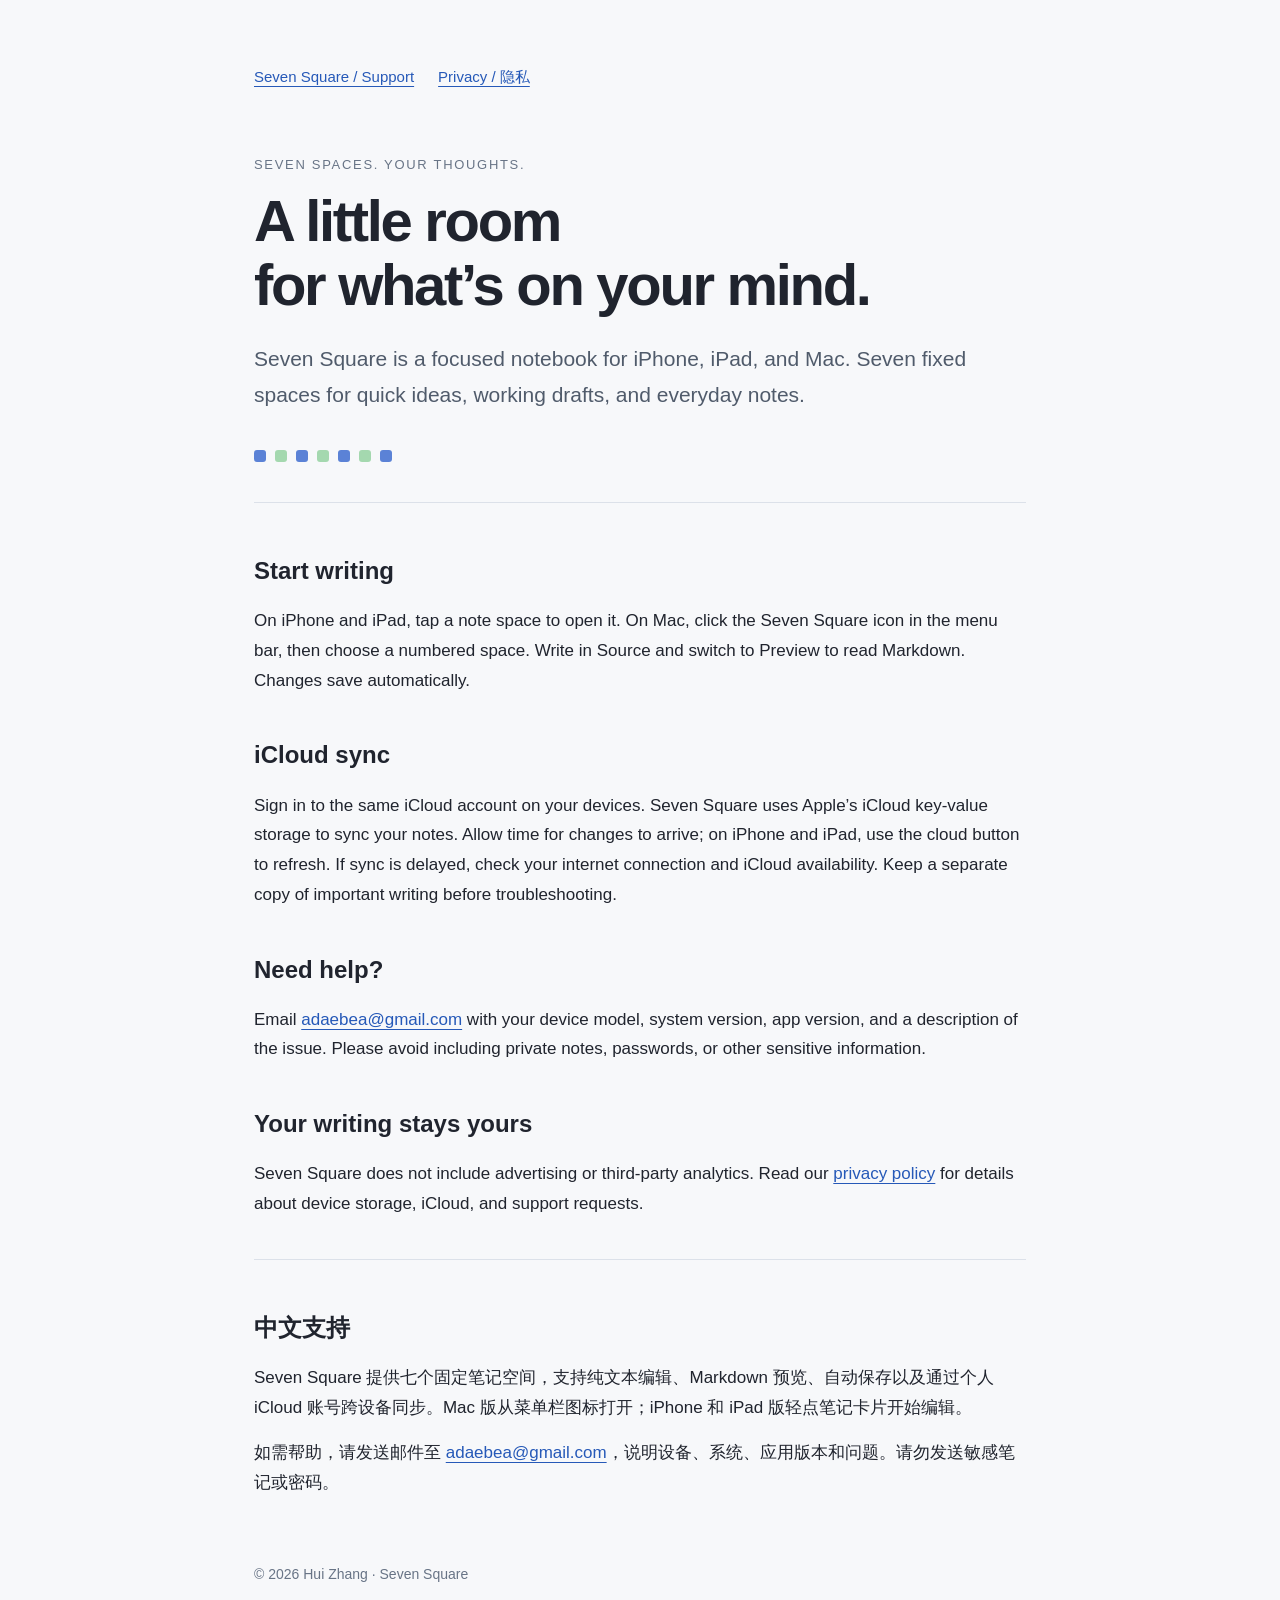
==== index.html @ 97c8c84b "Publish Seven Square support and privacy pages" ====
<!doctype html><html lang="en"><head><meta charset="utf-8"><meta name="viewport" content="width=device-width,initial-scale=1"><meta name="description" content="Support and privacy information for Seven Square, a simple notebook for iPhone, iPad, and Mac."><title>Seven Square — Support</title><link rel="stylesheet" href="style.css"></head><body><main><nav aria-label="Main navigation"><a href="index.html">Seven Square / Support</a><a href="privacy.html">Privacy / 隐私</a></nav><div class="eyebrow">Seven spaces. Your thoughts.</div><h1>A little room<br>for what’s on your mind.</h1><p class="lead">Seven Square is a focused notebook for iPhone, iPad, and Mac. Seven fixed spaces for quick ideas, working drafts, and everyday notes.</p><div class="slots" aria-hidden="true"><span></span><span></span><span></span><span></span><span></span><span></span><span></span></div><section><h2>Start writing</h2><p>On iPhone and iPad, tap a note space to open it. On Mac, click the Seven Square icon in the menu bar, then choose a numbered space. Write in Source and switch to Preview to read Markdown. Changes save automatically.</p><h2>iCloud sync</h2><p>Sign in to the same iCloud account on your devices. Seven Square uses Apple’s iCloud key-value storage to sync your notes. Allow time for changes to arrive; on iPhone and iPad, use the cloud button to refresh. If sync is delayed, check your internet connection and iCloud availability. Keep a separate copy of important writing before troubleshooting.</p><h2>Need help?</h2><p>Email <a href="mailto:adaebea@gmail.com">adaebea@gmail.com</a> with your device model, system version, app version, and a description of the issue. Please avoid including private notes, passwords, or other sensitive information.</p><h2>Your writing stays yours</h2><p>Seven Square does not include advertising or third-party analytics. Read our <a href="privacy.html">privacy policy</a> for details about device storage, iCloud, and support requests.</p></section><section lang="zh-CN"><h2>中文支持</h2><p>Seven Square 提供七个固定笔记空间，支持纯文本编辑、Markdown 预览、自动保存以及通过个人 iCloud 账号跨设备同步。Mac 版从菜单栏图标打开；iPhone 和 iPad 版轻点笔记卡片开始编辑。</p><p>如需帮助，请发送邮件至 <a href="mailto:adaebea@gmail.com">adaebea@gmail.com</a>，说明设备、系统、应用版本和问题。请勿发送敏感笔记或密码。</p></section><footer>© 2026 Hui Zhang · Seven Square</footer></main></body></html>
---- style.css ----
*{box-sizing:border-box}body{margin:0;background:#f7f8fa;color:#20242e;font:17px/1.75 -apple-system,BlinkMacSystemFont,"Segoe UI",sans-serif}main{max-width:820px;margin:auto;padding:64px 24px 80px}nav{display:flex;gap:24px;flex-wrap:wrap;margin-bottom:64px;font-size:15px}a{color:#2659b8;text-underline-offset:4px}h1{font-size:clamp(36px,7vw,58px);letter-spacing:-.04em;line-height:1.1;margin:12px 0 24px}h2{font-size:24px;line-height:1.3;margin-top:44px}p{margin:16px 0}.eyebrow{font-size:13px;letter-spacing:.13em;text-transform:uppercase;color:#687486}.lead{font-size:21px;color:#505b6b}section{border-top:1px solid #dce1e9;margin-top:40px;padding-top:8px}footer{margin-top:64px;font-size:14px;color:#687486}.slots{display:flex;gap:9px;margin:36px 0}.slots span{height:12px;width:12px;border-radius:3px;background:#5b82d6}.slots span:nth-child(even){background:#a4d8af}li{margin:10px 0}
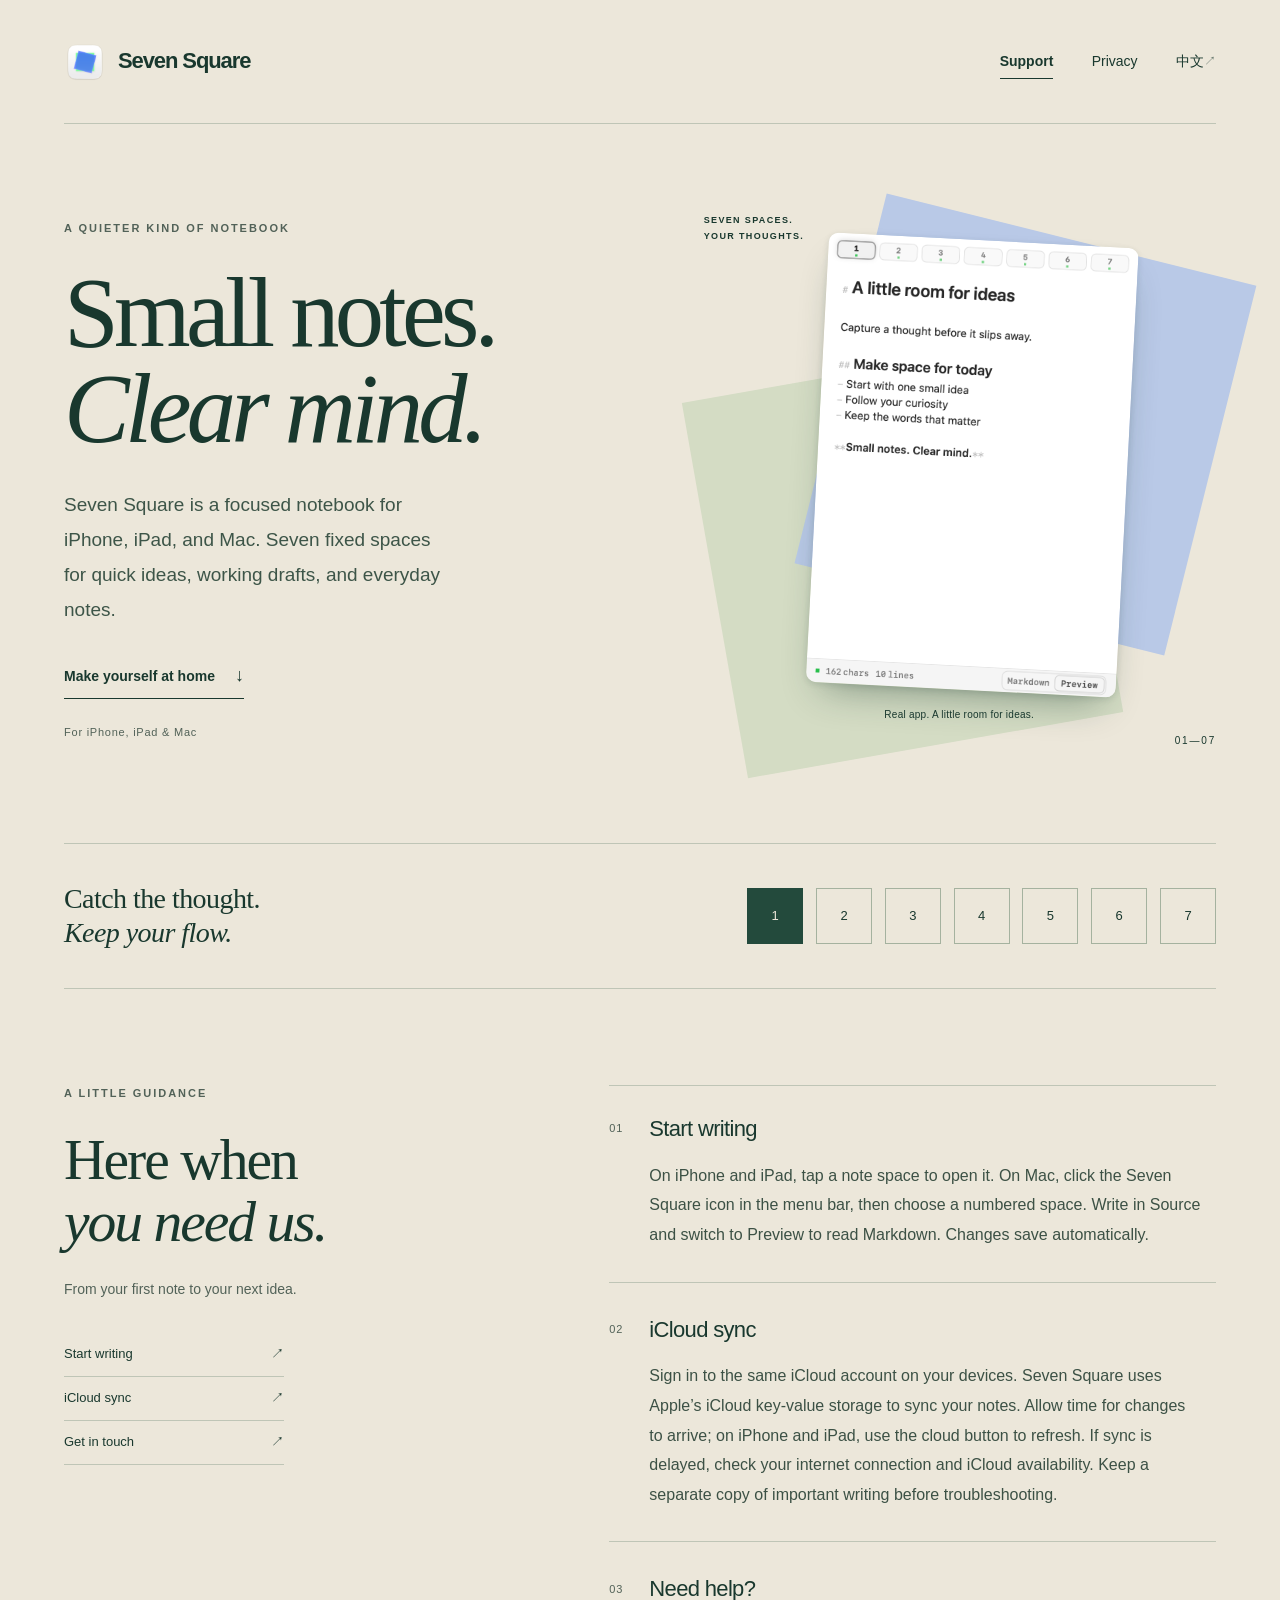
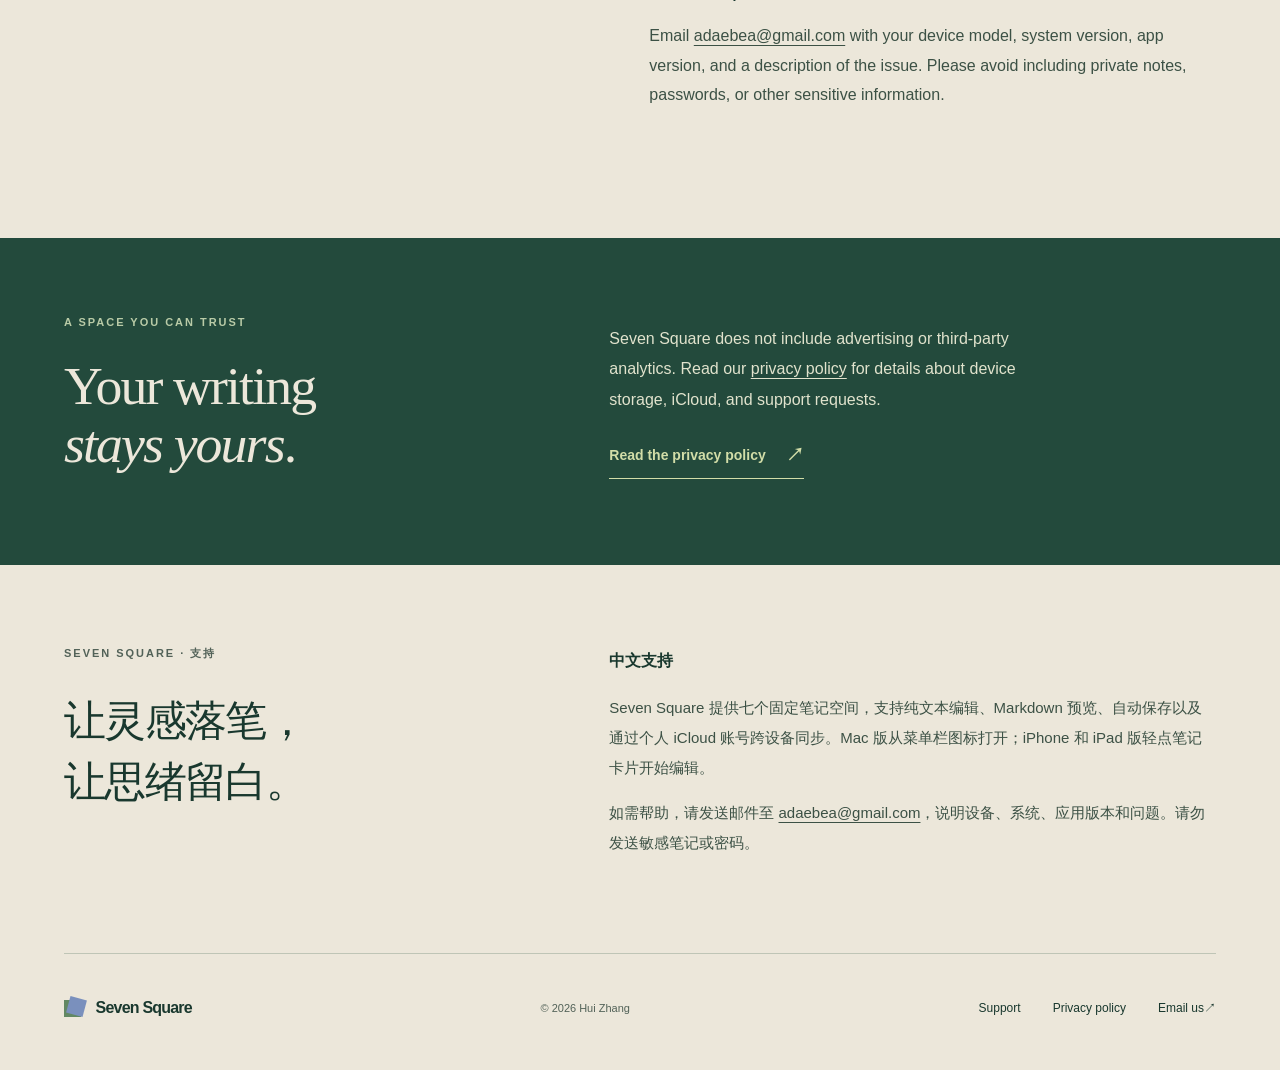
==== commit 7783c4c4: "Refine Seven Square support and privacy pages with the App Store visual identity" ====
--- a/index.html
+++ b/index.html
@@ -1 +1,10 @@
-<!doctype html><html lang="en"><head><meta charset="utf-8"><meta name="viewport" content="width=device-width,initial-scale=1"><meta name="description" content="Support and privacy information for Seven Square, a simple notebook for iPhone, iPad, and Mac."><title>Seven Square — Support</title><link rel="stylesheet" href="style.css"></head><body><main><nav aria-label="Main navigation"><a href="index.html">Seven Square / Support</a><a href="privacy.html">Privacy / 隐私</a></nav><div class="eyebrow">Seven spaces. Your thoughts.</div><h1>A little room<br>for what’s on your mind.</h1><p class="lead">Seven Square is a focused notebook for iPhone, iPad, and Mac. Seven fixed spaces for quick ideas, working drafts, and everyday notes.</p><div class="slots" aria-hidden="true"><span></span><span></span><span></span><span></span><span></span><span></span><span></span></div><section><h2>Start writing</h2><p>On iPhone and iPad, tap a note space to open it. On Mac, click the Seven Square icon in the menu bar, then choose a numbered space. Write in Source and switch to Preview to read Markdown. Changes save automatically.</p><h2>iCloud sync</h2><p>Sign in to the same iCloud account on your devices. Seven Square uses Apple’s iCloud key-value storage to sync your notes. Allow time for changes to arrive; on iPhone and iPad, use the cloud button to refresh. If sync is delayed, check your internet connection and iCloud availability. Keep a separate copy of important writing before troubleshooting.</p><h2>Need help?</h2><p>Email <a href="mailto:adaebea@gmail.com">adaebea@gmail.com</a> with your device model, system version, app version, and a description of the issue. Please avoid including private notes, passwords, or other sensitive information.</p><h2>Your writing stays yours</h2><p>Seven Square does not include advertising or third-party analytics. Read our <a href="privacy.html">privacy policy</a> for details about device storage, iCloud, and support requests.</p></section><section lang="zh-CN"><h2>中文支持</h2><p>Seven Square 提供七个固定笔记空间，支持纯文本编辑、Markdown 预览、自动保存以及通过个人 iCloud 账号跨设备同步。Mac 版从菜单栏图标打开；iPhone 和 iPad 版轻点笔记卡片开始编辑。</p><p>如需帮助，请发送邮件至 <a href="mailto:adaebea@gmail.com">adaebea@gmail.com</a>，说明设备、系统、应用版本和问题。请勿发送敏感笔记或密码。</p></section><footer>© 2026 Hui Zhang · Seven Square</footer></main></body></html>+<!doctype html>
+<html lang="en"><head><meta charset="utf-8"><meta name="viewport" content="width=device-width,initial-scale=1,viewport-fit=cover"><meta name="description" content="A little room for your thoughts. Support and privacy information for Seven Square on iPhone, iPad, and Mac."><meta name="theme-color" content="#ece7da"><title>Seven Square — Support</title><link rel="icon" href="[data-uri]"><link rel="stylesheet" href="style.css"></head><body><a class="skip-link" href="#main">Skip to content</a><header class="site-header wrap"><a class="brand" href="index.html" aria-label="Seven Square home"><img src="[data-uri]" width="42" height="42" alt=""><span>Seven Square</span></a><nav aria-label="Main navigation"><a href="index.html" aria-current="page">Support</a><a href="privacy.html">Privacy</a><a href="#zh-support" lang="zh-CN">中文<span class="nav-arrow" aria-hidden="true"> ↗</span></a></nav></header>
+<main id="main">
+<section class="home-hero wrap" aria-labelledby="hero-title"><div class="hero-copy"><p class="eyebrow">A QUIETER KIND OF NOTEBOOK</p><h1 id="hero-title">Small notes.<br><em>Clear mind.</em></h1><p class="lead">Seven Square is a focused notebook for iPhone, iPad, and Mac. Seven fixed spaces for quick ideas, working drafts, and everyday notes.</p><a class="text-link" href="#support">Make yourself at home <span aria-hidden="true">↓</span></a><div class="platforms">For iPhone, iPad &amp; Mac</div></div>
+<div class="notebook-stage" role="group" aria-label="Seven Square on Mac"><div class="paper-square square-sage" aria-hidden="true"></div><div class="paper-square square-blue" aria-hidden="true"></div><div class="specimen-label"><span>SEVEN SPACES.</span><span>YOUR THOUGHTS.</span></div><figure class="app-specimen"><img src="[data-uri]" width="800" height="1160" alt="Seven Square’s actual Mac interface, showing seven note spaces and a Markdown preview of a sample note."><figcaption>Real app. A little room for ideas.</figcaption></figure><span class="stage-index" aria-hidden="true">01—07</span></div></section>
+<div class="statement wrap"><p>Catch the thought.<br><em>Keep your flow.</em></p><div class="seven-spaces" aria-label="Seven fixed note spaces"><span>1</span><span>2</span><span>3</span><span>4</span><span>5</span><span>6</span><span>7</span></div></div>
+<section class="support-section wrap" id="support" aria-labelledby="support-title"><div class="section-intro"><p class="eyebrow">A LITTLE GUIDANCE</p><h2 id="support-title">Here when<br><em>you need us.</em></h2><p>From your first note to your next idea.</p><nav class="section-links" aria-label="Support topics"><a href="#start-writing">Start writing <span aria-hidden="true">↗</span></a><a href="#icloud-sync">iCloud sync <span aria-hidden="true">↗</span></a><a href="#get-in-touch">Get in touch <span aria-hidden="true">↗</span></a></nav></div><div class="support-rows"><article class="support-row" id="start-writing"><span class="section-number" aria-hidden="true">01</span><div><h3>Start writing</h3><p>On iPhone and iPad, tap a note space to open it. On Mac, click the Seven Square icon in the menu bar, then choose a numbered space. Write in Source and switch to Preview to read Markdown. Changes save automatically.</p></div></article><article class="support-row" id="icloud-sync"><span class="section-number" aria-hidden="true">02</span><div><h3>iCloud sync</h3><p>Sign in to the same iCloud account on your devices. Seven Square uses Apple’s iCloud key-value storage to sync your notes. Allow time for changes to arrive; on iPhone and iPad, use the cloud button to refresh. If sync is delayed, check your internet connection and iCloud availability. Keep a separate copy of important writing before troubleshooting.</p></div></article><article class="support-row" id="get-in-touch"><span class="section-number" aria-hidden="true">03</span><div><h3>Need help?</h3><p>Email <a href="mailto:adaebea@gmail.com">adaebea@gmail.com</a> with your device model, system version, app version, and a description of the issue. Please avoid including private notes, passwords, or other sensitive information.</p></div></article></div></section>
+<section class="privacy-band"><div class="wrap privacy-band-inner"><div><p class="eyebrow">A SPACE YOU CAN TRUST</p><h2>Your writing<br><em>stays yours</em>.</h2></div><div><p>Seven Square does not include advertising or third-party analytics. Read our <a href="privacy.html">privacy policy</a> for details about device storage, iCloud, and support requests.</p><a class="text-link" href="privacy.html">Read the privacy policy <span aria-hidden="true">↗</span></a></div></div></section>
+<section class="chinese-support wrap" id="zh-support" lang="zh-CN"><div><p class="eyebrow">SEVEN SQUARE · 支持</p><h2>让灵感落笔，<br><em>让思绪留白。</em></h2></div><div class="zh-copy"><h2>中文支持</h2><p>Seven Square 提供七个固定笔记空间，支持纯文本编辑、Markdown 预览、自动保存以及通过个人 iCloud 账号跨设备同步。Mac 版从菜单栏图标打开；iPhone 和 iPad 版轻点笔记卡片开始编辑。</p><p>如需帮助，请发送邮件至 <a href="mailto:adaebea@gmail.com">adaebea@gmail.com</a>，说明设备、系统、应用版本和问题。请勿发送敏感笔记或密码。</p></div></section>
+</main><footer class="site-footer wrap"><a class="brand footer-brand" href="index.html"><span class="small-mark" aria-hidden="true"><i></i><i></i></span>Seven Square</a><p>© 2026 Hui Zhang</p><nav aria-label="Footer navigation"><a href="index.html">Support</a><a href="privacy.html">Privacy policy</a><a href="mailto:adaebea@gmail.com">Email us <span aria-hidden="true">↗</span></a></nav></footer></body></html>
--- a/style.css
+++ b/style.css
@@ -1 +1,9 @@
-*{box-sizing:border-box}body{margin:0;background:#f7f8fa;color:#20242e;font:17px/1.75 -apple-system,BlinkMacSystemFont,"Segoe UI",sans-serif}main{max-width:820px;margin:auto;padding:64px 24px 80px}nav{display:flex;gap:24px;flex-wrap:wrap;margin-bottom:64px;font-size:15px}a{color:#2659b8;text-underline-offset:4px}h1{font-size:clamp(36px,7vw,58px);letter-spacing:-.04em;line-height:1.1;margin:12px 0 24px}h2{font-size:24px;line-height:1.3;margin-top:44px}p{margin:16px 0}.eyebrow{font-size:13px;letter-spacing:.13em;text-transform:uppercase;color:#687486}.lead{font-size:21px;color:#505b6b}section{border-top:1px solid #dce1e9;margin-top:40px;padding-top:8px}footer{margin-top:64px;font-size:14px;color:#687486}.slots{display:flex;gap:9px;margin:36px 0}.slots span{height:12px;width:12px;border-radius:3px;background:#5b82d6}.slots span:nth-child(even){background:#a4d8af}li{margin:10px 0}+:root{--paper:#ece7da;--ink:#19382e;--muted:#526258;--line:#bfc5b6;--green:#234a3c;--sage:#d4dcc4;--blue:#b9c9e7;--apricot:#e9b59c;--sans:'Avenir Next',Avenir,'Segoe UI','PingFang SC','Microsoft YaHei',sans-serif;--serif:Baskerville,'Iowan Old Style','Palatino Linotype',Palatino,Georgia,serif;--gutter:clamp(1.25rem,5vw,5rem)}
+*{box-sizing:border-box}html{scroll-behavior:smooth;scroll-padding-top:2rem}body{margin:0;background:var(--paper);color:var(--ink);font:1rem/1.75 var(--sans);font-kerning:normal;-webkit-font-smoothing:antialiased}img{display:block;max-width:100%;height:auto}a{color:inherit;text-underline-offset:.25em;text-decoration-thickness:1px}a:hover{text-decoration-color:currentColor}a:focus-visible,summary:focus-visible{outline:2px solid currentColor;outline-offset:6px;border-radius:1px}::selection{color:var(--paper);background:var(--green)}.wrap{width:min(100% - var(--gutter)*2,1200px);margin-inline:auto}.skip-link{position:fixed;left:1rem;top:-6rem;padding:.75rem 1rem;background:var(--green);color:var(--paper);z-index:30}.skip-link:focus{top:1rem}.site-header{display:flex;align-items:center;justify-content:space-between;gap:1.5rem;min-height:112px;border-bottom:1px solid var(--line)}.brand{display:inline-flex;align-items:center;gap:.75rem;font-size:1.375rem;font-weight:600;letter-spacing:-.05em;text-decoration:none;white-space:nowrap}.brand img{width:42px;height:42px;border-radius:10px}.site-header nav{display:flex;gap:clamp(1rem,3vw,2.5rem);align-items:center}.site-header nav a{font-size:.875rem;text-decoration:none;min-height:44px;display:inline-flex;align-items:center;position:relative}.site-header nav a[aria-current]{font-weight:600}.site-header nav a[aria-current]:after{content:'';position:absolute;bottom:5px;left:0;right:0;border-bottom:1px solid currentColor}.nav-arrow{font-size:.75rem;opacity:.6}.eyebrow{font-size:.6875rem;font-weight:600;line-height:1.5;letter-spacing:.18em;text-transform:uppercase;margin:0 0 1.75rem;color:var(--muted)}h1,h2,h3,p{margin-top:0}h1,h2{font-family:var(--serif);font-weight:400}h1{font-size:clamp(3.65rem,7.7vw,7.25rem);line-height:.98;letter-spacing:-.048em;margin-bottom:1.8rem}h1 em,h2 em{font-weight:400}h2{font-size:clamp(2.5rem,4.5vw,4.2rem);line-height:1.07;letter-spacing:-.035em;margin-bottom:1.5rem}h3{font-size:1.375rem;font-weight:500;line-height:1.4;letter-spacing:-.03em;margin-bottom:1rem}.lead{font-size:1.125rem;line-height:1.85;max-width:36ch;margin-bottom:1.75rem;color:#3d5548}.text-link{display:inline-flex;align-items:center;gap:1.25rem;font-size:.875rem;font-weight:600;min-height:44px;text-decoration:none;border-bottom:1px solid currentColor;padding-bottom:.125rem}.text-link span{font-size:1.125rem;transition:transform .2s ease}.text-link:hover span{transform:translate(3px,-3px)}.home-hero{display:grid;grid-template-columns:1fr;gap:3rem;padding-top:4rem;padding-bottom:3rem;align-items:center}.platforms{font-size:.6875rem;letter-spacing:.07em;margin-top:1.5rem;color:var(--muted)}.notebook-stage{height:490px;position:relative;isolation:isolate;margin-inline:-.25rem}.paper-square{position:absolute;width:70%;aspect-ratio:1}.square-sage{background:var(--sage);left:1%;top:29%;transform:rotate(-10deg)}.square-blue{background:var(--blue);right:7%;top:3%;transform:rotate(14deg)}.app-specimen{position:absolute;top:18px;width:260px;left:50%;margin:0;transform:translateX(-46%) rotate(3deg)}.app-specimen img{width:100%;border-radius:10px;box-shadow:0 20px 38px -16px #19382e70,0 2px 6px #19382e20}.app-specimen figcaption{font-size:.625rem;letter-spacing:.025em;margin-top:1rem;text-align:center;transform:rotate(-3deg)}.specimen-label{position:absolute;left:0;top:16px;display:flex;flex-direction:column;font-size:.5625rem;line-height:1.8;font-weight:600;letter-spacing:.15em;z-index:2}.stage-index{position:absolute;bottom:9px;right:0;font-size:.625rem;letter-spacing:.18em}.statement{border-top:1px solid var(--line);border-bottom:1px solid var(--line);padding-block:2rem;display:flex;flex-wrap:wrap;gap:1.5rem;justify-content:space-between;align-items:center}.statement p{font-family:var(--serif);font-size:1.75rem;line-height:1.2;letter-spacing:-.02em;margin:0}.seven-spaces{display:flex;gap:clamp(.375rem,1vw,.8rem)}.seven-spaces span{width:clamp(2rem,4.6vw,3.5rem);height:clamp(2.5rem,5vw,3.5rem);border:1px solid #a5b29f;display:grid;place-items:center;font-size:.8125rem}.seven-spaces span:first-child{background:var(--green);color:var(--paper);border-color:var(--green)}.support-section{padding-block:4.5rem;display:grid;gap:2.5rem}.section-intro>p:not(.eyebrow){font-size:.875rem;color:var(--muted)}.section-links{display:flex;flex-direction:column;margin-top:2rem;width:220px}.section-links a{min-height:44px;text-decoration:none;display:flex;justify-content:space-between;align-items:center;font-size:.8125rem;border-bottom:1px solid var(--line)}.section-links a:hover{color:#527246}.support-row{display:grid;grid-template-columns:1.75rem 1fr;gap:.75rem;padding-block:2rem;border-top:1px solid var(--line);scroll-margin-top:2rem}.support-row:first-child{padding-top:1.75rem}.section-number{font-size:.6875rem;line-height:2;letter-spacing:.08em;font-variant-numeric:tabular-nums;color:var(--muted);padding-top:.2rem}.support-row p{font-size:1rem;line-height:1.85;margin-bottom:0;max-width:62ch;color:#3c5145}.support-row a{overflow-wrap:anywhere}.privacy-band{background:var(--green);color:var(--paper)}.privacy-band-inner{display:grid;gap:1rem;padding-block:3.5rem}.privacy-band .eyebrow{color:#b9cba7}.privacy-band h2{font-size:clamp(2.75rem,4.2vw,4rem);margin-bottom:1rem}.privacy-band p:not(.eyebrow){font-size:1rem;line-height:1.9;max-width:51ch;color:#e1e3cd}.privacy-band .text-link{margin-top:.25rem;color:#d2dda8}.chinese-support{display:grid;gap:1.5rem;padding-block:4rem}.chinese-support h2{font-family:'Songti SC','STSong',var(--serif);font-size:clamp(2.1rem,3.3vw,3.2rem);line-height:1.45;letter-spacing:-.04em}.chinese-support h2 em{font-style:normal}.zh-copy h2{font-family:var(--sans);font-size:1rem;line-height:1.5;font-weight:600;margin:.25rem 0 1.25rem;letter-spacing:0}.zh-copy p{line-height:2;font-size:.9375rem;color:#3c5145}.site-footer{border-top:1px solid var(--line);display:flex;flex-wrap:wrap;gap:1rem 1.5rem;justify-content:space-between;align-items:center;padding-block:2rem 2.5rem}.footer-brand{font-size:1rem;gap:.6rem}.site-footer p{font-size:.6875rem;color:var(--muted);margin:0}.site-footer nav{display:flex;gap:1.5rem;flex-wrap:wrap}.site-footer nav a{font-size:.75rem;min-height:44px;display:flex;align-items:center;text-decoration:none}.small-mark{width:22px;height:22px;position:relative;display:inline-block;isolation:isolate}.small-mark i{position:absolute;width:17px;height:17px;background:#628863;top:3px;left:0}.small-mark i:last-child{background:#7a90bd;transform:rotate(15deg);left:4px;top:1px}.policy-hero{padding-block:4rem 3.25rem;display:grid;grid-template-columns:1fr;gap:2rem;position:relative}.policy-lead{font-size:1rem;max-width:47ch;margin:0}.privacy-motif{display:none;position:relative;width:290px;height:290px;justify-self:end;margin-right:24px}.motif-layer{position:absolute;width:220px;height:240px;left:40px;top:22px}.motif-one{background:var(--sage);transform:rotate(-14deg) translate(-22px,12px)}.motif-two{background:var(--blue);transform:rotate(10deg) translate(15px,2px)}.motif-three{background:#eeeada;transform:rotate(-3deg);border:1px solid #c6c9b8}.motif-letter{position:absolute;inset:12px 0 0;display:flex;flex-direction:column;align-items:center;justify-content:center;font:italic 8.5rem/.9 var(--serif);letter-spacing:-.06em}.motif-letter span{font:600 .5625rem/1.6 var(--sans);letter-spacing:.16em;text-align:center;margin-top:1.4rem;transform:rotate(-3deg)}.policy-layout{display:grid;gap:3rem;border-top:1px solid var(--line);padding-top:2rem;padding-bottom:4rem}.policy-sidebar nav{display:grid;grid-template-columns:1fr 1fr;gap:.25rem 1.5rem}.policy-sidebar nav a{display:flex;gap:.6rem;font-size:.8125rem;line-height:1.6;align-items:center;min-height:44px;text-decoration:none}.policy-sidebar nav a:hover{text-decoration:underline}.policy-sidebar nav a>span{font-size:.625rem;color:var(--muted);min-width:1rem;letter-spacing:.06em}.policy-sidebar .eyebrow{margin-bottom:1rem}.sidebar-contact{display:none;font-size:.75rem;text-decoration:none;color:var(--muted);margin-top:2rem;padding-top:1.5rem;border-top:1px solid var(--line);line-height:2}.sidebar-contact strong{font-weight:500;color:var(--ink)}.policy-section{padding-block:1.75rem 2.25rem;border-bottom:1px solid var(--line);scroll-margin-top:2rem}.policy-section:first-child{padding-top:0}.policy-heading{display:flex;gap:1rem;align-items:baseline;margin-bottom:1rem}.policy-heading h2{font-family:var(--sans);font-size:1.375rem;line-height:1.45;font-weight:500;letter-spacing:-.03em;margin:0}.policy-heading .section-number{flex-shrink:0}.policy-section p{max-width:65ch;font-size:1.0625rem;line-height:1.95;margin-bottom:0;color:#354d40}.policy-section a{overflow-wrap:anywhere}.chinese-policy{padding-top:2.25rem;border-bottom:0}.chinese-policy h2{font-family:var(--sans);font-size:1.375rem;font-weight:500;line-height:1.5;letter-spacing:-.02em;margin-bottom:1.25rem}.chinese-policy p{font-size:1rem;line-height:2.05;margin-bottom:1.25rem}.contact-band{background:var(--sage)}.contact-band-inner{padding-block:3rem;display:flex;align-items:center;flex-wrap:wrap;justify-content:space-between;gap:2rem}.contact-band h2{font-size:clamp(2.8rem,4vw,4rem);margin:0}.contact-band .eyebrow{margin-bottom:1rem}.contact-band a{font-size:clamp(1.1rem,2.7vw,1.7rem);letter-spacing:-.04em;text-decoration:none;border-bottom:1px solid #698065;min-height:44px;display:flex;align-items:center;gap:1.5rem;overflow-wrap:anywhere}
+@media(min-width:640px){.home-hero{grid-template-columns:1.1fr 1fr;gap:2rem;padding-block:5.25rem 4.5rem}.notebook-stage{height:500px;margin:0}.app-specimen{width:270px;top:34px}.specimen-label{top:0}.stage-index{bottom:0}.support-section{grid-template-columns:.8fr 1.2fr;gap:3rem;padding-block:5.5rem}.privacy-band-inner{grid-template-columns:1fr 1fr;gap:3rem;padding-block:4rem;align-items:center}.chinese-support{grid-template-columns:1fr 1fr;gap:3rem;padding-block:4.5rem}.policy-hero{grid-template-columns:1fr .65fr;align-items:center;padding-block:5rem 4rem}.privacy-motif{display:block;width:240px;height:270px;margin:0}.motif-layer{left:18px;width:190px;height:220px}.policy-layout{grid-template-columns:220px 1fr;gap:3rem;padding-top:3rem;padding-bottom:5rem}.policy-sidebar{align-self:start;position:sticky;top:2rem}.policy-sidebar nav{display:flex;flex-direction:column;gap:.1rem}.policy-sidebar nav a{font-size:.75rem;gap:.7rem}.sidebar-contact{display:block}.policy-section{padding-block:2.25rem 2.75rem}.contact-band-inner{padding-block:4rem}}
+@media(min-width:1000px){.site-header{min-height:124px}.home-hero{padding-block:5.5rem 4.75rem;gap:4.5rem}.hero-copy{padding-bottom:1rem}.home-hero .lead{font-size:1.1875rem}.notebook-stage{height:555px}.app-specimen{width:310px;top:28px}.paper-square{width:74%;max-width:390px}.square-sage{top:28%;left:2%}.square-blue{right:0;top:4%}.specimen-label{left:2px;top:0}.stage-index{bottom:18px;right:0}.statement{padding-block:2.4rem}.support-section{grid-template-columns:1fr 1.4fr;gap:7rem;padding-block:6rem}.privacy-band-inner{grid-template-columns:1fr 1.4fr;gap:7rem;padding-block:4.75rem}.chinese-support{grid-template-columns:1fr 1.4fr;gap:7rem;padding-block:5rem}.policy-hero{grid-template-columns:1fr .8fr;padding-block:5.5rem 4.5rem}.privacy-motif{width:340px;height:330px;margin-right:45px}.motif-layer{width:240px;height:270px;left:55px;top:30px}.motif-letter{font-size:10rem;top:20px}.motif-letter span{margin-top:1.6rem}.policy-layout{grid-template-columns:265px 1fr;gap:6rem}.policy-sidebar nav a{font-size:.8125rem}.policy-content{max-width:740px}.site-footer nav{gap:2rem}}
+@media(max-width:380px){.brand{font-size:1.125rem;gap:.5rem}.brand img{width:34px;height:34px}.site-header{gap:.75rem}.site-header nav{gap:.8rem}.site-header nav a{font-size:.75rem}.nav-arrow{display:none}.notebook-stage{height:440px}.app-specimen{width:235px}.policy-sidebar nav{grid-template-columns:1fr}.seven-spaces{gap:.4rem}.seven-spaces span{width:2rem}.policy-heading h2{font-size:1.25rem}}
+@media(prefers-reduced-motion:reduce){html{scroll-behavior:auto}*,*:before,*:after{transition:none!important;animation:none!important}}
+@media print{body{background:#fff;color:#222;font-size:11pt}.site-header nav,.policy-sidebar,.privacy-motif,.contact-band,.site-footer nav,.skip-link{display:none}.wrap{width:100%;max-width:45rem}.site-header{min-height:auto;padding-bottom:1rem}.brand img{width:26px;height:26px}.policy-hero{padding-block:2rem}.policy-hero h1{font-size:36pt}.policy-layout{display:block;border:0;padding:0}.policy-section{break-inside:avoid;padding-block:1rem}.policy-section p{font-size:11pt;line-height:1.6;color:#222}.policy-heading h2{font-size:15pt}.site-footer{margin-top:2rem}.policy-section a:after{content:' (' attr(href) ')';font-size:9pt}.policy-section a[href^='mailto:']:after{content:''}}
+@media(max-width:639px){.site-header{gap:1rem;min-height:92px}.site-header .brand{font-size:1.125rem;gap:.5rem}.site-header .brand img{width:36px;height:36px}.site-header nav{gap:1rem}.site-header nav a{font-size:.8125rem;white-space:nowrap}.nav-arrow{display:none}}
+@media(max-width:380px){.site-header{gap:.75rem}.site-header .brand img{width:32px;height:32px}.site-header .brand{font-size:1rem}.site-header nav{gap:.75rem}.site-header nav a{font-size:.75rem}}
